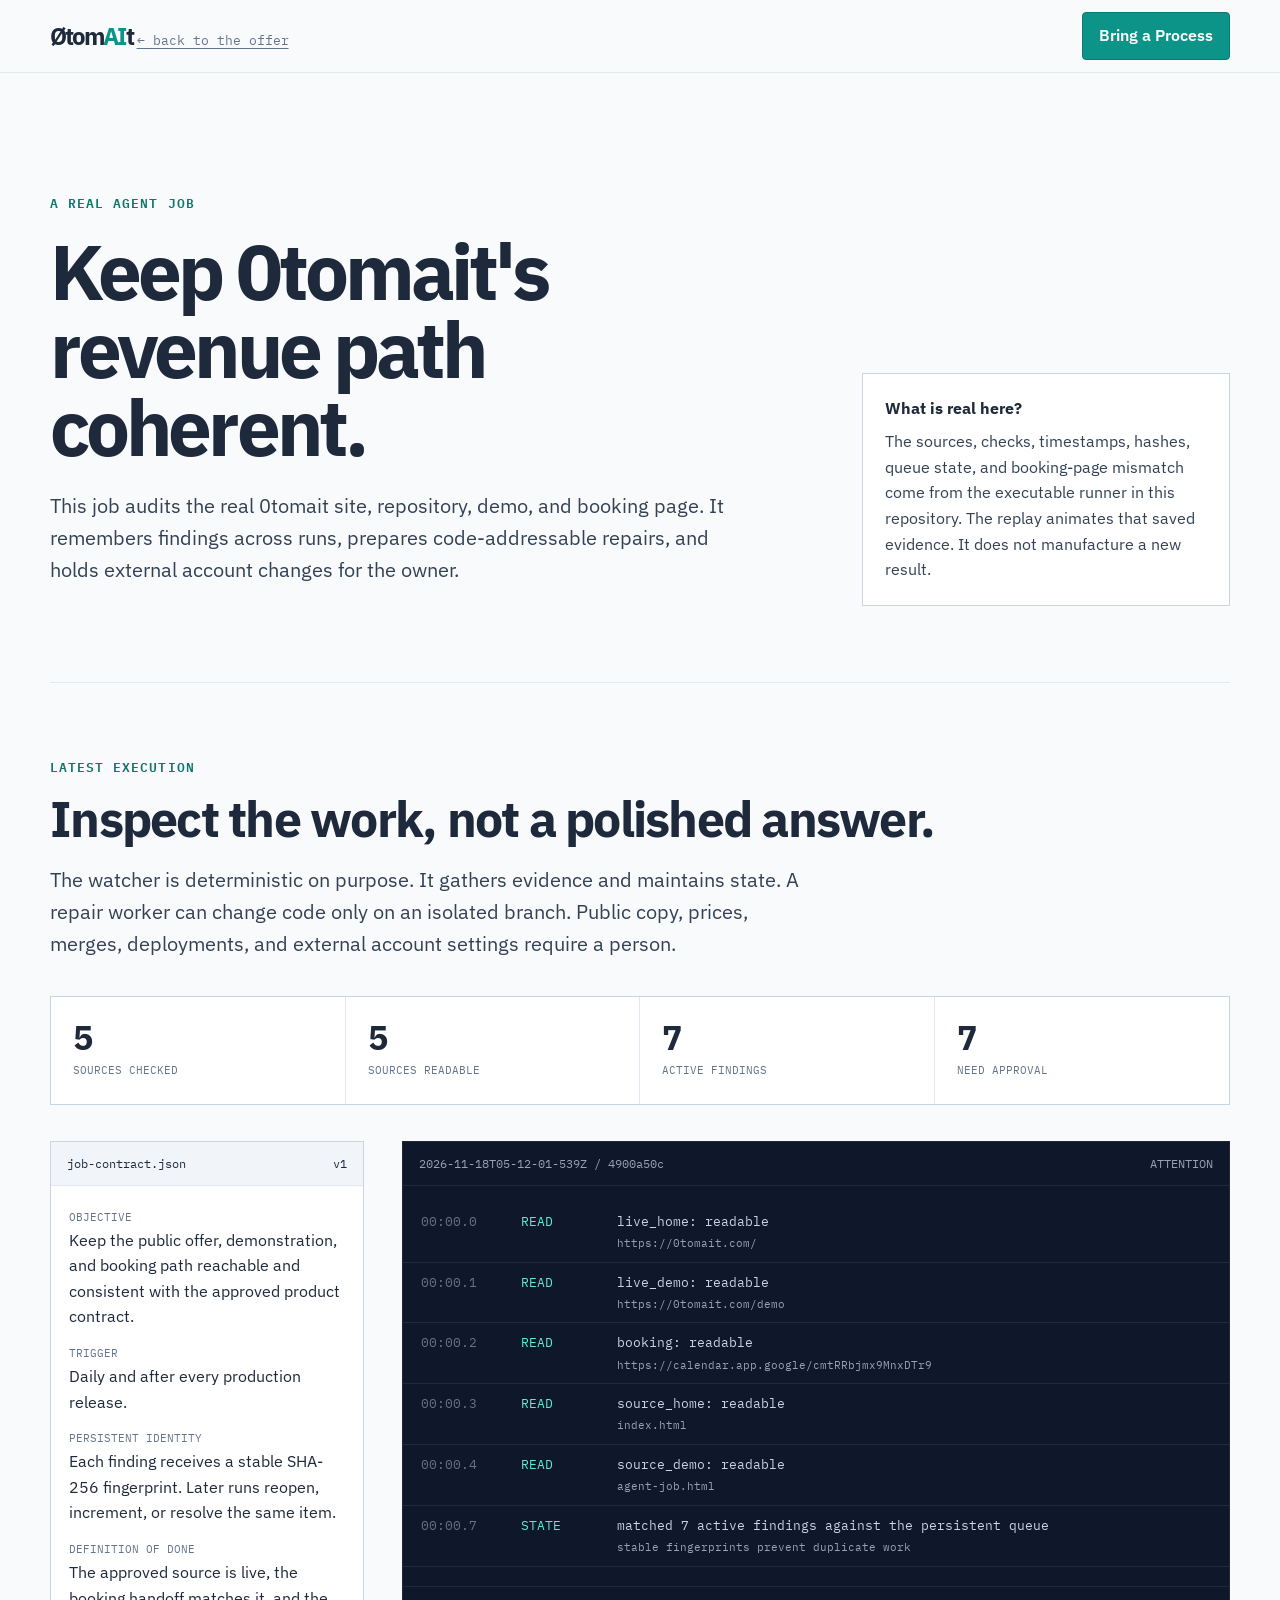
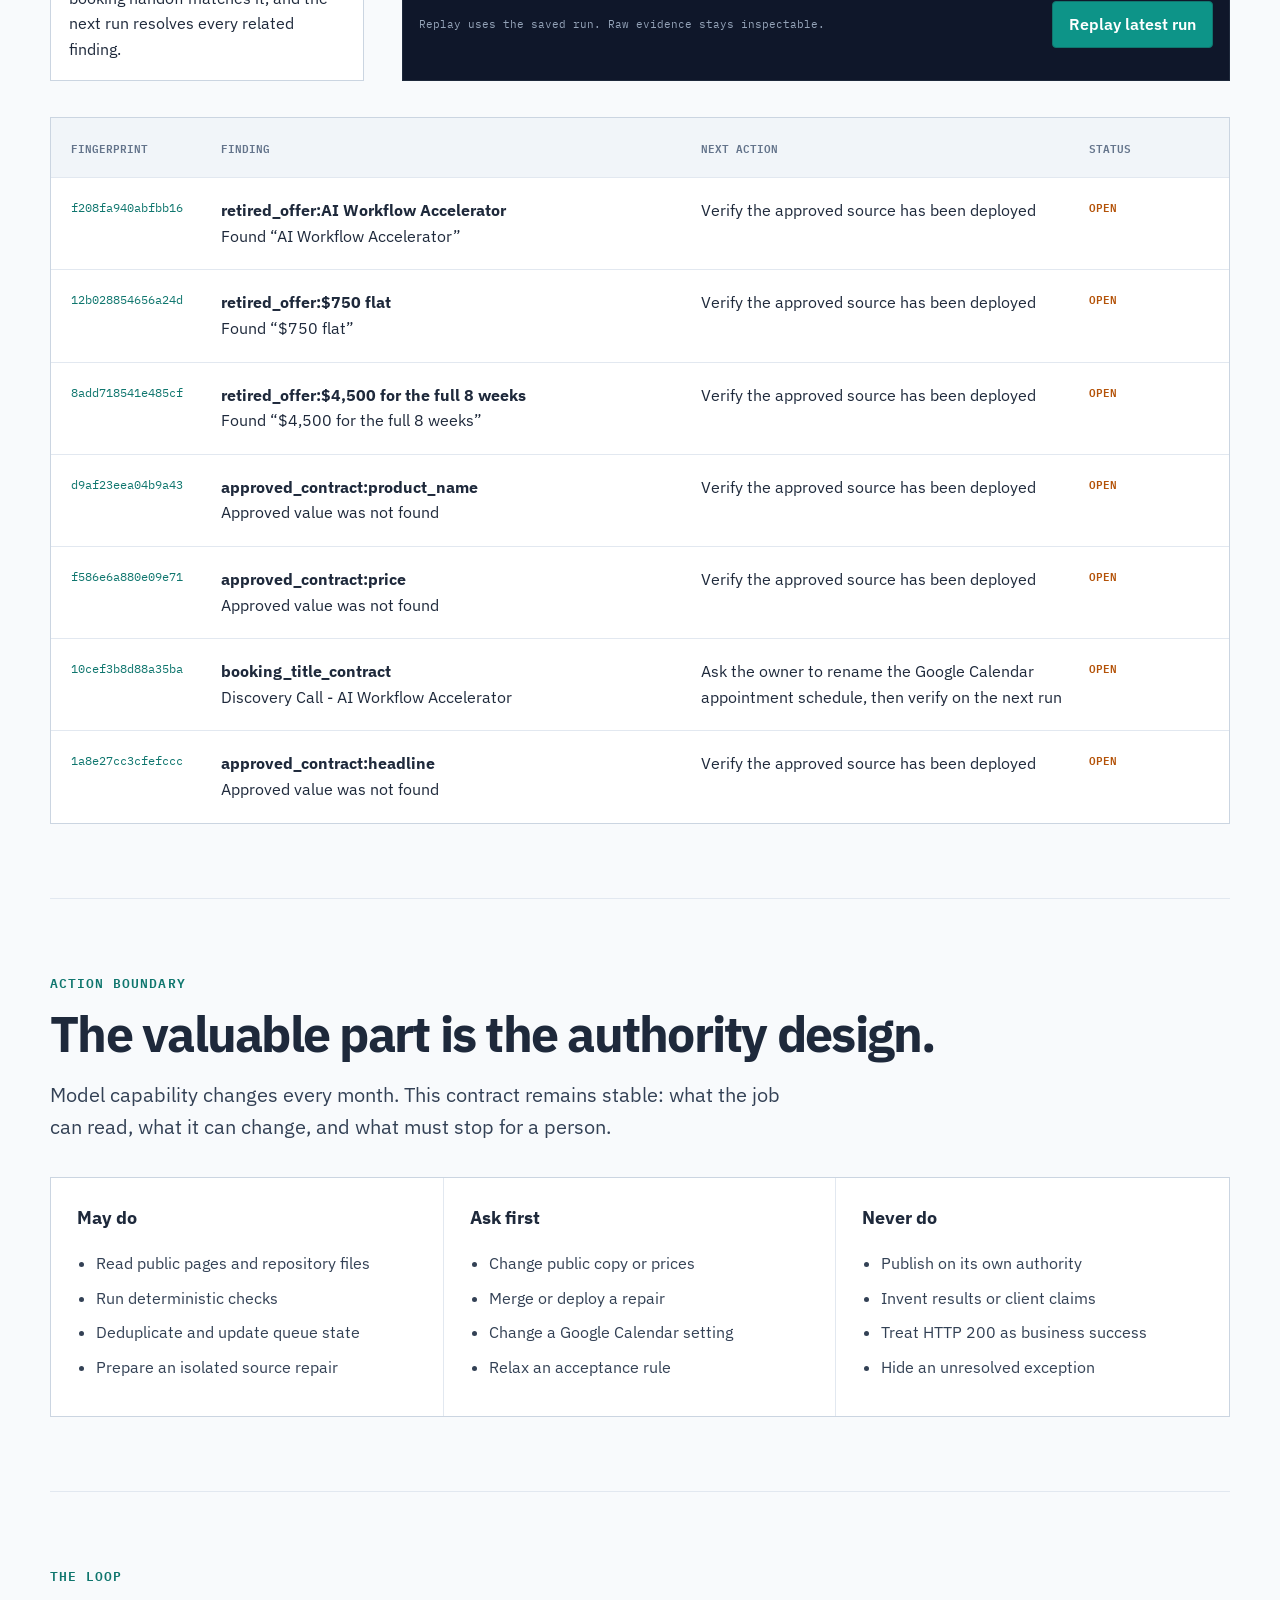
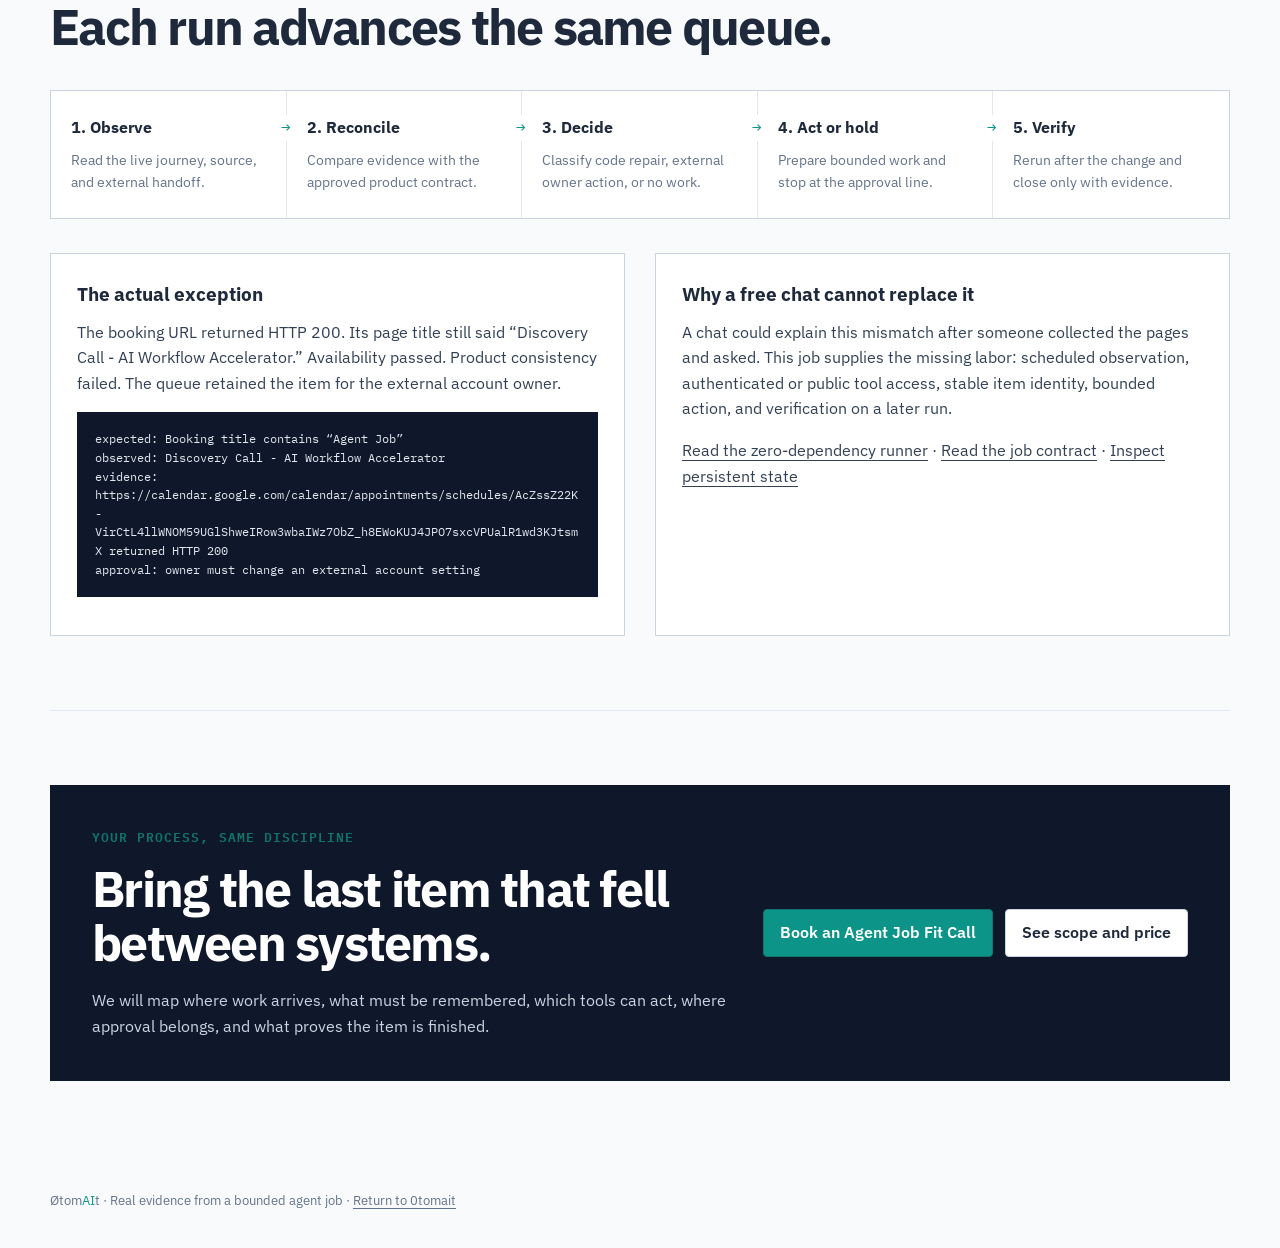
==== agent-job.html @ 3afeb532 "Reframe 0tomait around agent jobs" ====
<!doctype html>
<html lang="en">
<head>
<meta charset="UTF-8"><meta name="viewport" content="width=device-width,initial-scale=1">
<meta name="description" content="Inspect a real 0tomait agent job, its evidence, persistent queue, approval boundary, and verification loop.">
<title>A real agent job | 0tomait</title>
<link rel="preconnect" href="https://fonts.googleapis.com"><link rel="preconnect" href="https://fonts.gstatic.com" crossorigin>
<link href="https://fonts.googleapis.com/css2?family=IBM+Plex+Mono:wght@400;500;600&family=IBM+Plex+Sans:wght@400;500;600;700&display=swap" rel="stylesheet">
<style>
:root{--ink:#1e293b;--ink2:#334155;--muted:#64748b;--paper:#f8fafc;--white:#fff;--line:#e2e8f0;--line2:#cbd5e1;--accent:#0d9488;--accent2:#0f766e;--terminal:#0f172a;--terminal2:#1e293b;--warn:#b45309;--warnsoft:#fffbeb;--ok:#047857;--oksoft:#ecfdf5;--max:1180px}*{box-sizing:border-box}html{scroll-behavior:smooth}body{margin:0;background:var(--paper);color:var(--ink);font:16px/1.6 "IBM Plex Sans",sans-serif}a{color:inherit;text-underline-offset:.22em}button,a{font:inherit}button:focus-visible,a:focus-visible{outline:3px solid var(--accent);outline-offset:3px}.shell{width:min(var(--max),calc(100% - 48px));margin:auto}header{border-bottom:1px solid var(--line)}.bar{min-height:72px;display:flex;align-items:center;justify-content:space-between;gap:20px}.logo{font-size:24px;font-weight:700;letter-spacing:-.08em;text-decoration:none}.logo span{color:var(--accent)}.back{color:var(--muted);font:13px "IBM Plex Mono",monospace}.btn{display:inline-flex;align-items:center;justify-content:center;min-height:46px;padding:10px 16px;border:1px solid var(--accent2);border-radius:4px;background:var(--accent);color:white;font-weight:600;text-decoration:none;cursor:pointer}.btn:hover{background:var(--accent2)}.btn.secondary{border-color:var(--line2);background:white;color:var(--ink)}
.hero{display:grid;grid-template-columns:minmax(0,1.05fr) minmax(320px,.55fr);gap:clamp(48px,9vw,110px);align-items:end;padding:clamp(70px,10vw,120px) 0 76px}.kicker,.label,.run-id,.status,.metric span,.source-meta,.queue-id{font-family:"IBM Plex Mono",monospace}.kicker{color:var(--accent2);font-size:13px;font-weight:600;letter-spacing:.08em;text-transform:uppercase}h1,h2,h3,p{margin-top:0}h1{max-width:800px;margin:18px 0 24px;font-size:clamp(45px,7vw,78px);line-height:1;letter-spacing:-.05em}h2{margin:14px 0 18px;font-size:clamp(32px,4vw,50px);line-height:1.08;letter-spacing:-.035em}.lead{max-width:760px;color:var(--ink2);font-size:20px}.truth-note{padding:22px;border:1px solid var(--line2);background:white}.truth-note strong{display:block;margin-bottom:8px}.truth-note p{margin:0;color:var(--ink2)}
section{padding:74px 0;border-top:1px solid var(--line)}.metrics{display:grid;grid-template-columns:repeat(4,1fr);margin:36px 0;border:1px solid var(--line2);background:white}.metric{padding:22px;border-right:1px solid var(--line)}.metric:last-child{border:0}.metric b{display:block;font-size:34px;line-height:1.1}.metric span{color:var(--muted);font-size:11px;text-transform:uppercase}.run-layout{display:grid;grid-template-columns:minmax(240px,.55fr) minmax(0,1.45fr);gap:38px}.contract{border:1px solid var(--line2);background:white}.contract-head,.console-head{display:flex;align-items:center;justify-content:space-between;gap:15px;padding:14px 16px;border-bottom:1px solid var(--line);background:#f1f5f9;font:12px "IBM Plex Mono",monospace}.contract dl{margin:0;padding:8px 18px 18px}.contract dt{margin-top:16px;color:var(--muted);font:11px "IBM Plex Mono",monospace;text-transform:uppercase}.contract dd{margin:4px 0 0}.console{overflow:hidden;border:1px solid var(--terminal2);background:var(--terminal);color:#e2e8f0}.console .console-head{border-color:var(--terminal2);background:var(--terminal);color:#94a3b8}.console-log{min-height:400px;margin:0;padding:16px 0;list-style:none;font:13px/1.55 "IBM Plex Mono",monospace}.console-log li{display:grid;grid-template-columns:88px 84px 1fr;gap:12px;padding:10px 18px;border-bottom:1px solid rgba(51,65,85,.5);opacity:1;transition:opacity .2s}.console-log .fresh{animation:show .35s ease both}@keyframes show{from{opacity:0;transform:translateY(5px)}to{opacity:1;transform:none}}.time{color:#64748b}.verb{color:#5eead4}.verb.hold{color:#fbbf24}.detail{color:#cbd5e1}.detail small{display:block;margin-top:3px;color:#94a3b8}.console-actions{display:flex;gap:12px;align-items:center;justify-content:space-between;padding:14px 16px;border-top:1px solid var(--terminal2)}.console-actions p{margin:0;color:#94a3b8;font:11px/1.4 "IBM Plex Mono",monospace}
.queue{margin-top:36px;border:1px solid var(--line2);background:white}.queue-row{display:grid;grid-template-columns:130px minmax(240px,1fr) minmax(210px,.8fr) 120px;gap:20px;align-items:start;padding:20px;border-bottom:1px solid var(--line)}.queue-row:last-child{border:0}.queue-head{background:#f1f5f9;color:var(--muted);font:600 11px "IBM Plex Mono",monospace;text-transform:uppercase}.queue-id{font-size:12px;color:var(--accent2)}.queue-row p{margin:0}.status{display:inline-block;color:var(--warn);font-size:11px;font-weight:600;text-transform:uppercase}.status.resolved{color:var(--ok)}
.policy{display:grid;grid-template-columns:repeat(3,1fr);gap:0;margin-top:34px;border:1px solid var(--line2);background:white}.policy article{padding:26px;border-right:1px solid var(--line)}.policy article:last-child{border:0}.policy h3{font-size:18px}.policy ul{margin:14px 0 0;padding-left:19px;color:var(--ink2)}.policy li{margin-bottom:9px}.flow{display:grid;grid-template-columns:repeat(5,1fr);margin-top:36px;border:1px solid var(--line2);background:white}.flow article{position:relative;padding:24px 20px;border-right:1px solid var(--line)}.flow article:last-child{border:0}.flow article:not(:last-child)::after{content:"→";position:absolute;z-index:2;right:-11px;top:24px;width:22px;background:white;text-align:center;color:var(--accent);font-family:"IBM Plex Mono",monospace}.flow b{display:block;margin-bottom:8px}.flow p{margin:0;color:var(--muted);font-size:14px}.proof-grid{display:grid;grid-template-columns:minmax(0,1fr) minmax(0,1fr);gap:30px;margin-top:34px}.proof-card{min-width:0;padding:26px;border:1px solid var(--line2);background:white}.proof-card h3{margin-bottom:10px}.proof-card p{color:var(--ink2)}pre{max-width:100%;overflow:auto;padding:18px;background:var(--terminal);color:#e2e8f0;font:12px/1.55 "IBM Plex Mono",monospace;white-space:pre-wrap;overflow-wrap:anywhere}.cta{display:grid;grid-template-columns:1fr auto;gap:34px;align-items:center;padding:42px;background:var(--terminal);color:white}.cta p{max-width:680px;margin-bottom:0;color:#cbd5e1}.cta .actions{display:flex;gap:12px;flex-wrap:wrap}footer{padding:36px 0;color:var(--muted);font-size:13px}.error{padding:18px;border-left:3px solid #dc2626;background:#fef2f2;color:#991b1b}
@media(max-width:900px){.hero,.run-layout{grid-template-columns:1fr}.policy,.flow{grid-template-columns:1fr}.policy article,.flow article{border-right:0;border-bottom:1px solid var(--line)}.flow article:not(:last-child)::after{content:"↓";right:24px;top:auto;bottom:-12px}.metrics{grid-template-columns:1fr 1fr}.metric:nth-child(2){border-right:0}.metric:nth-child(-n+2){border-bottom:1px solid var(--line)}.queue-row{grid-template-columns:110px 1fr}.queue-head{display:none}.proof-grid{grid-template-columns:1fr}.cta{grid-template-columns:1fr}}@media(max-width:620px){.shell{width:min(100% - 30px,var(--max))}.bar .btn{display:none}.metrics{grid-template-columns:1fr}.metric{border-right:0;border-bottom:1px solid var(--line)}.metric:last-child{border-bottom:0}.console-log li{grid-template-columns:64px 64px 1fr;padding-inline:12px}.queue-row{grid-template-columns:1fr;gap:8px}.cta{padding:30px 22px}}
</style>
</head>
<body>
<header><div class="shell bar"><div><a class="logo" href="index.html">Øtom<span>AI</span>t</a> <a class="back" href="index.html">← back to the offer</a></div><a class="btn" href="https://calendar.app.google/cmtRRbjmx9MnxDTr9">Bring a Process</a></div></header>
<main class="shell">
<div class="hero"><div><div class="kicker">A real agent job</div><h1>Keep 0tomait's revenue path coherent.</h1><p class="lead">This job audits the real 0tomait site, repository, demo, and booking page. It remembers findings across runs, prepares code-addressable repairs, and holds external account changes for the owner.</p></div><aside class="truth-note"><strong>What is real here?</strong><p>The sources, checks, timestamps, hashes, queue state, and booking-page mismatch come from the executable runner in this repository. The replay animates that saved evidence. It does not manufacture a new result.</p></aside></div>

<section><div class="kicker">LATEST EXECUTION</div><h2>Inspect the work, not a polished answer.</h2><p class="lead">The watcher is deterministic on purpose. It gathers evidence and maintains state. A repair worker can change code only on an isolated branch. Public copy, prices, merges, deployments, and external account settings require a person.</p><div class="metrics"><div class="metric"><b id="m-sources">&hellip;</b><span>sources checked</span></div><div class="metric"><b id="m-ok">&hellip;</b><span>sources readable</span></div><div class="metric"><b id="m-open">&hellip;</b><span>active findings</span></div><div class="metric"><b id="m-approval">&hellip;</b><span>need approval</span></div></div>
<div class="run-layout"><aside class="contract"><div class="contract-head"><span>job-contract.json</span><span>v1</span></div><dl><dt>Objective</dt><dd>Keep the public offer, demonstration, and booking path reachable and consistent with the approved product contract.</dd><dt>Trigger</dt><dd>Daily and after every production release.</dd><dt>Persistent identity</dt><dd>Each finding receives a stable SHA-256 fingerprint. Later runs reopen, increment, or resolve the same item.</dd><dt>Definition of done</dt><dd>The approved source is live, the booking handoff matches it, and the next run resolves every related finding.</dd></dl></aside>
<div class="console"><div class="console-head"><span id="run-label">loading latest run…</span><span id="run-status">READING</span></div><ol class="console-log" id="console-log" aria-live="polite"></ol><div class="console-actions"><p>Replay uses the saved run. Raw evidence stays inspectable.</p><button class="btn" id="replay" type="button">Replay latest run</button></div></div></div>
<div class="queue" id="queue"><div class="queue-row queue-head"><div>Fingerprint</div><div>Finding</div><div>Next action</div><div>Status</div></div></div></section>

<section><div class="kicker">ACTION BOUNDARY</div><h2>The valuable part is the authority design.</h2><p class="lead">Model capability changes every month. This contract remains stable: what the job can read, what it can change, and what must stop for a person.</p><div class="policy"><article><h3>May do</h3><ul><li>Read public pages and repository files</li><li>Run deterministic checks</li><li>Deduplicate and update queue state</li><li>Prepare an isolated source repair</li></ul></article><article><h3>Ask first</h3><ul><li>Change public copy or prices</li><li>Merge or deploy a repair</li><li>Change a Google Calendar setting</li><li>Relax an acceptance rule</li></ul></article><article><h3>Never do</h3><ul><li>Publish on its own authority</li><li>Invent results or client claims</li><li>Treat HTTP 200 as business success</li><li>Hide an unresolved exception</li></ul></article></div></section>

<section><div class="kicker">THE LOOP</div><h2>Each run advances the same queue.</h2><div class="flow"><article><b>1. Observe</b><p>Read the live journey, source, and external handoff.</p></article><article><b>2. Reconcile</b><p>Compare evidence with the approved product contract.</p></article><article><b>3. Decide</b><p>Classify code repair, external owner action, or no work.</p></article><article><b>4. Act or hold</b><p>Prepare bounded work and stop at the approval line.</p></article><article><b>5. Verify</b><p>Rerun after the change and close only with evidence.</p></article></div>
<div class="proof-grid"><article class="proof-card"><h3>The actual exception</h3><p>The booking URL returned HTTP 200. Its page title still said “Discovery Call - AI Workflow Accelerator.” Availability passed. Product consistency failed. The queue retained the item for the external account owner.</p><pre id="booking-proof">Loading source evidence…</pre></article><article class="proof-card"><h3>Why a free chat cannot replace it</h3><p>A chat could explain this mismatch after someone collected the pages and asked. This job supplies the missing labor: scheduled observation, authenticated or public tool access, stable item identity, bounded action, and verification on a later run.</p><p><a href="ops-agent/run.mjs">Read the zero-dependency runner</a> · <a href="ops-agent/job-contract.json">Read the job contract</a> · <a href="ops-agent/state.json">Inspect persistent state</a></p></article></div></section>

<section><div class="cta"><div><div class="kicker">YOUR PROCESS, SAME DISCIPLINE</div><h2>Bring the last item that fell between systems.</h2><p>We will map where work arrives, what must be remembered, which tools can act, where approval belongs, and what proves the item is finished.</p></div><div class="actions"><a class="btn" href="https://calendar.app.google/cmtRRbjmx9MnxDTr9">Book an Agent Job Fit Call</a><a class="btn secondary" href="index.html#offer">See scope and price</a></div></div></section>
</main>
<footer><div class="shell">Øtom<span style="color:var(--accent)">AI</span>t · Real evidence from a bounded agent job · <a href="index.html">Return to 0tomait</a></div></footer>
<script>
const log=document.getElementById('console-log'),queue=document.getElementById('queue'),replay=document.getElementById('replay');let report=null;
const esc=v=>String(v??'').replace(/[&<>"']/g,c=>({'&':'&amp;','<':'&lt;','>':'&gt;','"':'&quot;',"'":'&#39;'}[c]));
function entries(r){const out=[];r.sources.forEach((s,i)=>out.push({time:`00:00.${i}`,verb:'READ',detail:`${s.label}: ${s.ok?'readable':'failed'}`,small:s.url||s.path,hold:!s.ok}));out.push({time:'00:00.7',verb:'STATE',detail:`matched ${r.active_findings.length} active findings against the persistent queue`,small:'stable fingerprints prevent duplicate work'});const booking=r.active_findings.find(f=>f.check==='booking_title_contract');if(booking)out.push({time:'00:00.9',verb:'HOLD',detail:booking.observed,small:booking.action,hold:true});out.push({time:'00:01.1',verb:'NEXT',detail:'wait for approved source, deployment, and account changes',small:'the next run verifies and resolves'});return out}
async function play(){if(!report)return;replay.disabled=true;log.innerHTML='';for(const item of entries(report)){await new Promise(r=>setTimeout(r,260));const li=document.createElement('li');li.className='fresh';li.innerHTML=`<span class="time">${esc(item.time)}</span><span class="verb ${item.hold?'hold':''}">${esc(item.verb)}</span><span class="detail">${esc(item.detail)}<small>${esc(item.small)}</small></span>`;log.appendChild(li)}replay.disabled=false}
function render(r){report=r;document.getElementById('m-sources').textContent=r.summary.sources_checked;document.getElementById('m-ok').textContent=r.summary.sources_ok;document.getElementById('m-open').textContent=r.summary.active_findings;document.getElementById('m-approval').textContent=r.summary.requires_approval;document.getElementById('run-label').textContent=`${r.run_id} / ${r.source_commit?.slice(0,8)||'working tree'}`;document.getElementById('run-status').textContent=r.summary.active_findings?'ATTENTION':'CLEAR';r.active_findings.slice(0,8).forEach(f=>{const row=document.createElement('div');row.className='queue-row';row.innerHTML=`<div class="queue-id">${esc(f.fingerprint)}</div><div><strong>${esc(f.check)}</strong><p>${esc(f.observed)}</p></div><p>${esc(f.action)}</p><span class="status">${esc(f.status)}</span>`;queue.appendChild(row)});const b=r.active_findings.find(f=>f.check==='booking_title_contract');document.getElementById('booking-proof').textContent=b?`expected: ${b.expected}\nobserved: ${b.observed}\nevidence: ${b.evidence}\napproval: ${b.approval}`:'The booking-title finding is resolved in the latest run.';play()}
fetch('ops-agent/latest.json',{cache:'no-store'}).then(r=>{if(!r.ok)throw new Error(`HTTP ${r.status}`);return r.json()}).then(render).catch(e=>{log.innerHTML=`<li class="error">Could not load the latest run: ${esc(e.message)}</li>`;document.getElementById('run-status').textContent='ERROR'});replay.addEventListener('click',play);
</script>
</body></html>
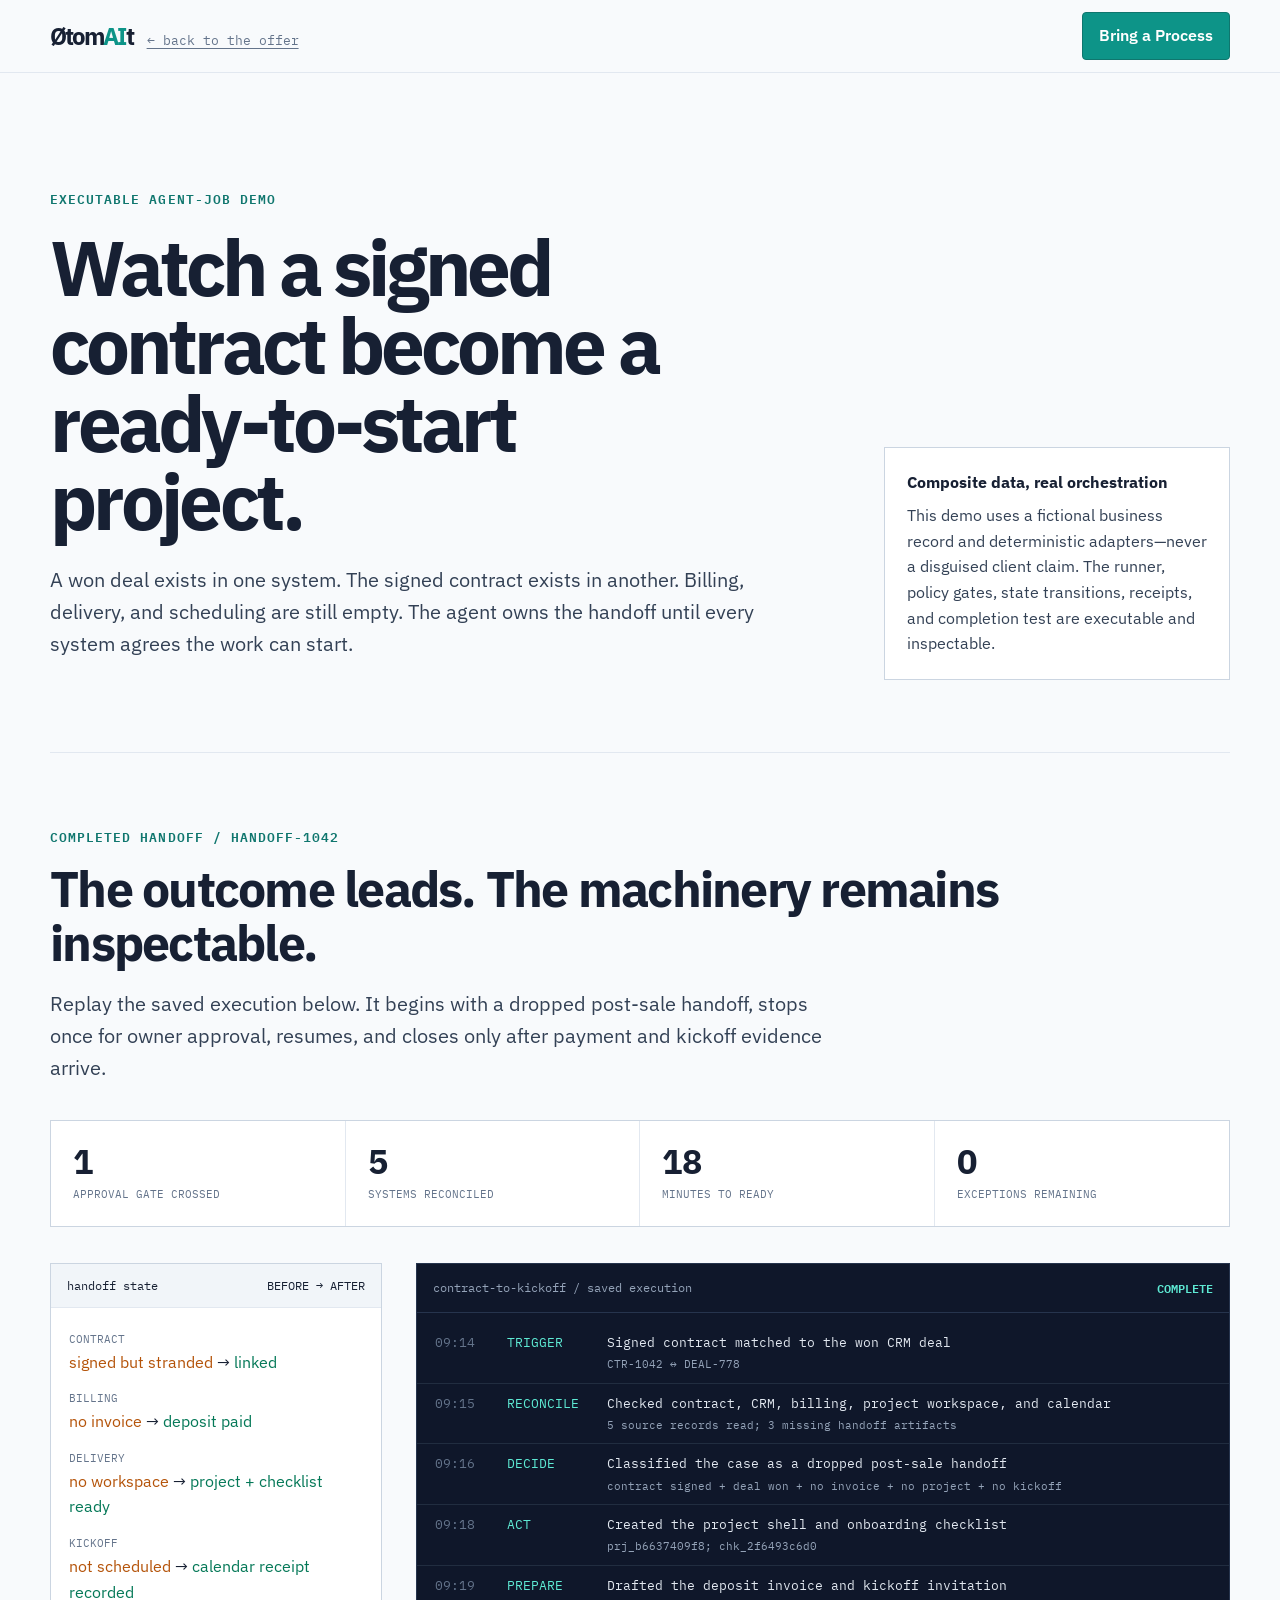
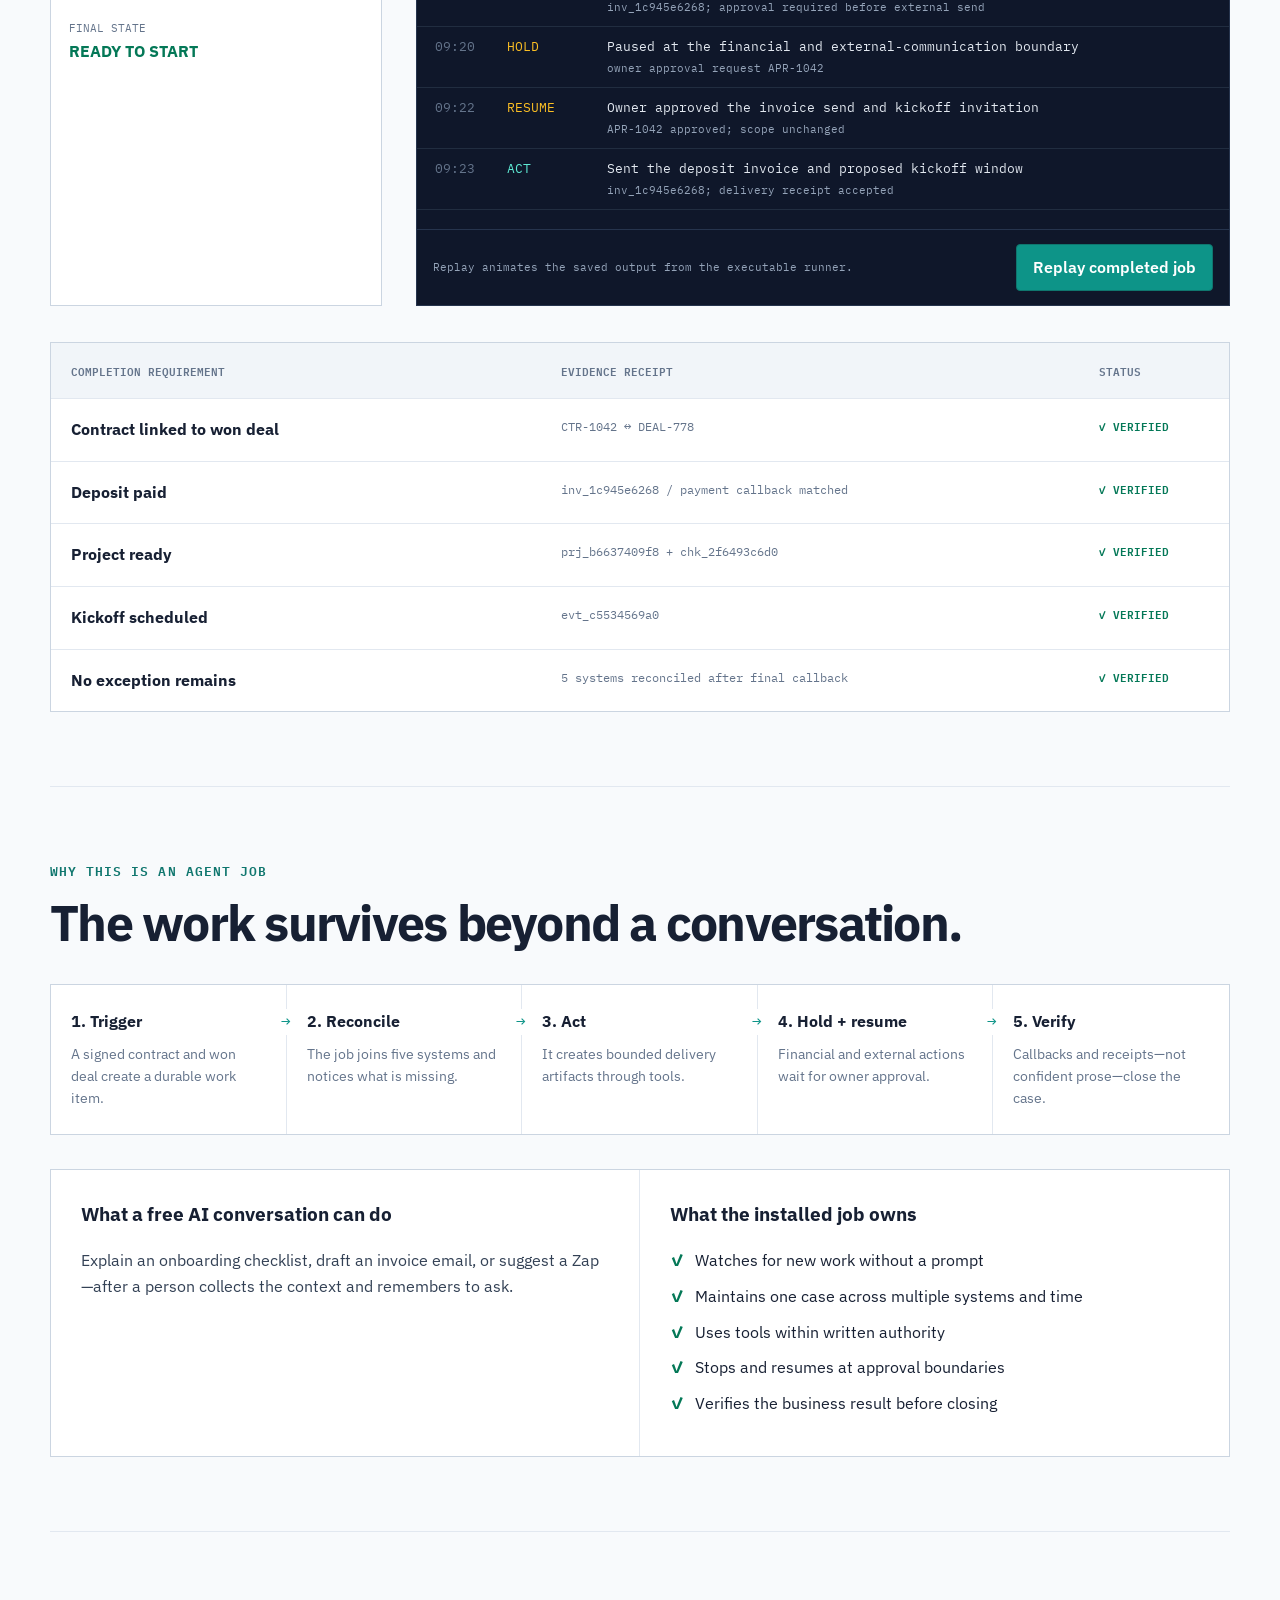
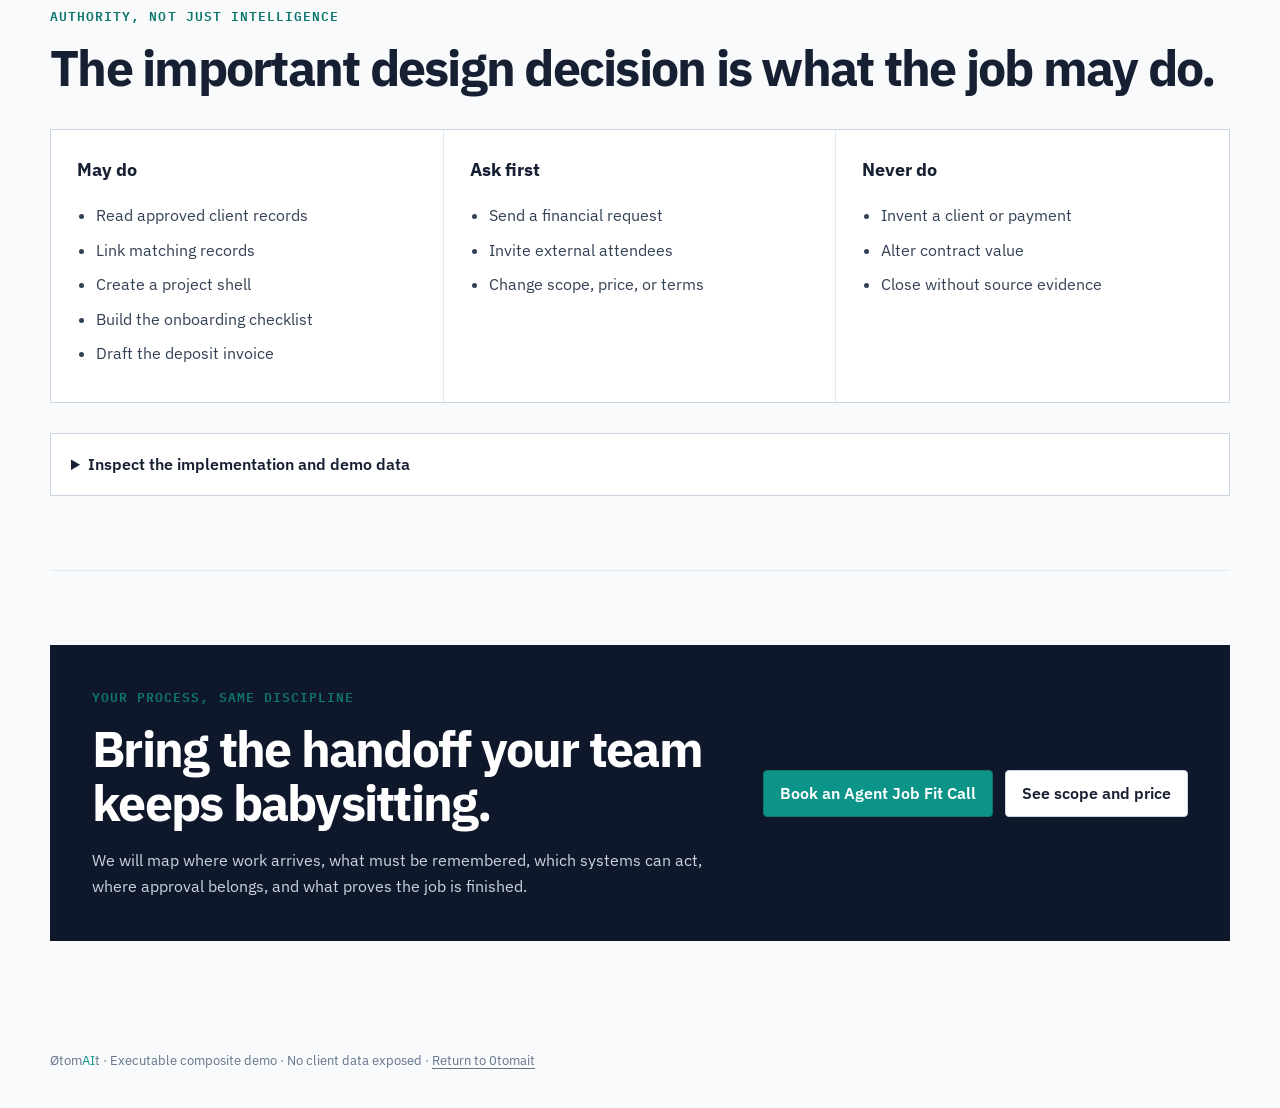
==== commit fac81cbe: "Refocus offer around AI leverage and completed agent proof" ====
--- a/agent-job.html
+++ b/agent-job.html
@@ -2,43 +2,43 @@
 <html lang="en">
 <head>
 <meta charset="UTF-8"><meta name="viewport" content="width=device-width,initial-scale=1">
-<meta name="description" content="Inspect a real 0tomait agent job, its evidence, persistent queue, approval boundary, and verification loop.">
-<title>A real agent job | 0tomait</title>
+<meta name="description" content="Watch an executable agent job recover a dropped contract handoff across CRM, billing, project setup, and scheduling.">
+<title>Contract-to-kickoff agent demo | 0tomait</title>
 <link rel="preconnect" href="https://fonts.googleapis.com"><link rel="preconnect" href="https://fonts.gstatic.com" crossorigin>
 <link href="https://fonts.googleapis.com/css2?family=IBM+Plex+Mono:wght@400;500;600&family=IBM+Plex+Sans:wght@400;500;600;700&display=swap" rel="stylesheet">
 <style>
-:root{--ink:#1e293b;--ink2:#334155;--muted:#64748b;--paper:#f8fafc;--white:#fff;--line:#e2e8f0;--line2:#cbd5e1;--accent:#0d9488;--accent2:#0f766e;--terminal:#0f172a;--terminal2:#1e293b;--warn:#b45309;--warnsoft:#fffbeb;--ok:#047857;--oksoft:#ecfdf5;--max:1180px}*{box-sizing:border-box}html{scroll-behavior:smooth}body{margin:0;background:var(--paper);color:var(--ink);font:16px/1.6 "IBM Plex Sans",sans-serif}a{color:inherit;text-underline-offset:.22em}button,a{font:inherit}button:focus-visible,a:focus-visible{outline:3px solid var(--accent);outline-offset:3px}.shell{width:min(var(--max),calc(100% - 48px));margin:auto}header{border-bottom:1px solid var(--line)}.bar{min-height:72px;display:flex;align-items:center;justify-content:space-between;gap:20px}.logo{font-size:24px;font-weight:700;letter-spacing:-.08em;text-decoration:none}.logo span{color:var(--accent)}.back{color:var(--muted);font:13px "IBM Plex Mono",monospace}.btn{display:inline-flex;align-items:center;justify-content:center;min-height:46px;padding:10px 16px;border:1px solid var(--accent2);border-radius:4px;background:var(--accent);color:white;font-weight:600;text-decoration:none;cursor:pointer}.btn:hover{background:var(--accent2)}.btn.secondary{border-color:var(--line2);background:white;color:var(--ink)}
-.hero{display:grid;grid-template-columns:minmax(0,1.05fr) minmax(320px,.55fr);gap:clamp(48px,9vw,110px);align-items:end;padding:clamp(70px,10vw,120px) 0 76px}.kicker,.label,.run-id,.status,.metric span,.source-meta,.queue-id{font-family:"IBM Plex Mono",monospace}.kicker{color:var(--accent2);font-size:13px;font-weight:600;letter-spacing:.08em;text-transform:uppercase}h1,h2,h3,p{margin-top:0}h1{max-width:800px;margin:18px 0 24px;font-size:clamp(45px,7vw,78px);line-height:1;letter-spacing:-.05em}h2{margin:14px 0 18px;font-size:clamp(32px,4vw,50px);line-height:1.08;letter-spacing:-.035em}.lead{max-width:760px;color:var(--ink2);font-size:20px}.truth-note{padding:22px;border:1px solid var(--line2);background:white}.truth-note strong{display:block;margin-bottom:8px}.truth-note p{margin:0;color:var(--ink2)}
-section{padding:74px 0;border-top:1px solid var(--line)}.metrics{display:grid;grid-template-columns:repeat(4,1fr);margin:36px 0;border:1px solid var(--line2);background:white}.metric{padding:22px;border-right:1px solid var(--line)}.metric:last-child{border:0}.metric b{display:block;font-size:34px;line-height:1.1}.metric span{color:var(--muted);font-size:11px;text-transform:uppercase}.run-layout{display:grid;grid-template-columns:minmax(240px,.55fr) minmax(0,1.45fr);gap:38px}.contract{border:1px solid var(--line2);background:white}.contract-head,.console-head{display:flex;align-items:center;justify-content:space-between;gap:15px;padding:14px 16px;border-bottom:1px solid var(--line);background:#f1f5f9;font:12px "IBM Plex Mono",monospace}.contract dl{margin:0;padding:8px 18px 18px}.contract dt{margin-top:16px;color:var(--muted);font:11px "IBM Plex Mono",monospace;text-transform:uppercase}.contract dd{margin:4px 0 0}.console{overflow:hidden;border:1px solid var(--terminal2);background:var(--terminal);color:#e2e8f0}.console .console-head{border-color:var(--terminal2);background:var(--terminal);color:#94a3b8}.console-log{min-height:400px;margin:0;padding:16px 0;list-style:none;font:13px/1.55 "IBM Plex Mono",monospace}.console-log li{display:grid;grid-template-columns:88px 84px 1fr;gap:12px;padding:10px 18px;border-bottom:1px solid rgba(51,65,85,.5);opacity:1;transition:opacity .2s}.console-log .fresh{animation:show .35s ease both}@keyframes show{from{opacity:0;transform:translateY(5px)}to{opacity:1;transform:none}}.time{color:#64748b}.verb{color:#5eead4}.verb.hold{color:#fbbf24}.detail{color:#cbd5e1}.detail small{display:block;margin-top:3px;color:#94a3b8}.console-actions{display:flex;gap:12px;align-items:center;justify-content:space-between;padding:14px 16px;border-top:1px solid var(--terminal2)}.console-actions p{margin:0;color:#94a3b8;font:11px/1.4 "IBM Plex Mono",monospace}
-.queue{margin-top:36px;border:1px solid var(--line2);background:white}.queue-row{display:grid;grid-template-columns:130px minmax(240px,1fr) minmax(210px,.8fr) 120px;gap:20px;align-items:start;padding:20px;border-bottom:1px solid var(--line)}.queue-row:last-child{border:0}.queue-head{background:#f1f5f9;color:var(--muted);font:600 11px "IBM Plex Mono",monospace;text-transform:uppercase}.queue-id{font-size:12px;color:var(--accent2)}.queue-row p{margin:0}.status{display:inline-block;color:var(--warn);font-size:11px;font-weight:600;text-transform:uppercase}.status.resolved{color:var(--ok)}
-.policy{display:grid;grid-template-columns:repeat(3,1fr);gap:0;margin-top:34px;border:1px solid var(--line2);background:white}.policy article{padding:26px;border-right:1px solid var(--line)}.policy article:last-child{border:0}.policy h3{font-size:18px}.policy ul{margin:14px 0 0;padding-left:19px;color:var(--ink2)}.policy li{margin-bottom:9px}.flow{display:grid;grid-template-columns:repeat(5,1fr);margin-top:36px;border:1px solid var(--line2);background:white}.flow article{position:relative;padding:24px 20px;border-right:1px solid var(--line)}.flow article:last-child{border:0}.flow article:not(:last-child)::after{content:"→";position:absolute;z-index:2;right:-11px;top:24px;width:22px;background:white;text-align:center;color:var(--accent);font-family:"IBM Plex Mono",monospace}.flow b{display:block;margin-bottom:8px}.flow p{margin:0;color:var(--muted);font-size:14px}.proof-grid{display:grid;grid-template-columns:minmax(0,1fr) minmax(0,1fr);gap:30px;margin-top:34px}.proof-card{min-width:0;padding:26px;border:1px solid var(--line2);background:white}.proof-card h3{margin-bottom:10px}.proof-card p{color:var(--ink2)}pre{max-width:100%;overflow:auto;padding:18px;background:var(--terminal);color:#e2e8f0;font:12px/1.55 "IBM Plex Mono",monospace;white-space:pre-wrap;overflow-wrap:anywhere}.cta{display:grid;grid-template-columns:1fr auto;gap:34px;align-items:center;padding:42px;background:var(--terminal);color:white}.cta p{max-width:680px;margin-bottom:0;color:#cbd5e1}.cta .actions{display:flex;gap:12px;flex-wrap:wrap}footer{padding:36px 0;color:var(--muted);font-size:13px}.error{padding:18px;border-left:3px solid #dc2626;background:#fef2f2;color:#991b1b}
-@media(max-width:900px){.hero,.run-layout{grid-template-columns:1fr}.policy,.flow{grid-template-columns:1fr}.policy article,.flow article{border-right:0;border-bottom:1px solid var(--line)}.flow article:not(:last-child)::after{content:"↓";right:24px;top:auto;bottom:-12px}.metrics{grid-template-columns:1fr 1fr}.metric:nth-child(2){border-right:0}.metric:nth-child(-n+2){border-bottom:1px solid var(--line)}.queue-row{grid-template-columns:110px 1fr}.queue-head{display:none}.proof-grid{grid-template-columns:1fr}.cta{grid-template-columns:1fr}}@media(max-width:620px){.shell{width:min(100% - 30px,var(--max))}.bar .btn{display:none}.metrics{grid-template-columns:1fr}.metric{border-right:0;border-bottom:1px solid var(--line)}.metric:last-child{border-bottom:0}.console-log li{grid-template-columns:64px 64px 1fr;padding-inline:12px}.queue-row{grid-template-columns:1fr;gap:8px}.cta{padding:30px 22px}}
+:root{--ink:#172033;--ink2:#334155;--muted:#64748b;--paper:#f8fafc;--white:#fff;--line:#e2e8f0;--line2:#cbd5e1;--accent:#0d9488;--accent2:#0f766e;--terminal:#0f172a;--terminal2:#26344d;--warn:#b45309;--warnsoft:#fffbeb;--ok:#047857;--oksoft:#ecfdf5;--max:1180px}*{box-sizing:border-box}html{scroll-behavior:smooth}body{margin:0;background:var(--paper);color:var(--ink);font:16px/1.6 "IBM Plex Sans",sans-serif}a{color:inherit;text-underline-offset:.22em}button,a{font:inherit}button:focus-visible,a:focus-visible,summary:focus-visible{outline:3px solid var(--accent);outline-offset:3px}.shell{width:min(var(--max),calc(100% - 48px));margin:auto}header{border-bottom:1px solid var(--line)}.bar{min-height:72px;display:flex;align-items:center;justify-content:space-between;gap:20px}.logo{font-size:24px;font-weight:700;letter-spacing:-.08em;text-decoration:none}.logo span{color:var(--accent)}.back{margin-left:14px;color:var(--muted);font:13px "IBM Plex Mono",monospace}.btn{display:inline-flex;align-items:center;justify-content:center;min-height:46px;padding:10px 16px;border:1px solid var(--accent2);border-radius:4px;background:var(--accent);color:white;font-weight:600;text-decoration:none;cursor:pointer}.btn:hover{background:var(--accent2)}.btn.secondary{border-color:var(--line2);background:white;color:var(--ink)}
+.hero{display:grid;grid-template-columns:minmax(0,1.15fr) minmax(310px,.55fr);gap:clamp(48px,9vw,110px);align-items:end;padding:clamp(70px,10vw,116px) 0 72px}.kicker,.label,.status,.metric span,.system,.time,.verb,.receipt{font-family:"IBM Plex Mono",monospace}.kicker{color:var(--accent2);font-size:13px;font-weight:600;letter-spacing:.08em;text-transform:uppercase}h1,h2,h3,p{margin-top:0}h1{max-width:820px;margin:18px 0 24px;font-size:clamp(44px,7vw,78px);line-height:1;letter-spacing:-.05em}h2{margin:14px 0 18px;font-size:clamp(32px,4vw,50px);line-height:1.08;letter-spacing:-.035em}.lead{max-width:780px;color:var(--ink2);font-size:20px}.notice{padding:22px;border:1px solid var(--line2);background:white}.notice strong{display:block;margin-bottom:8px}.notice p{margin:0;color:var(--ink2)}
+section{padding:74px 0;border-top:1px solid var(--line)}.metrics{display:grid;grid-template-columns:repeat(4,1fr);margin:36px 0;border:1px solid var(--line2);background:white}.metric{padding:22px;border-right:1px solid var(--line)}.metric:last-child{border:0}.metric b{display:block;font-size:34px;line-height:1.1}.metric span{display:block;margin-top:6px;color:var(--muted);font-size:11px;text-transform:uppercase}.case-layout{display:grid;grid-template-columns:minmax(270px,.58fr) minmax(0,1.42fr);gap:34px}.case-card{border:1px solid var(--line2);background:white}.case-head,.console-head{display:flex;align-items:center;justify-content:space-between;gap:15px;padding:14px 16px;border-bottom:1px solid var(--line);background:#f1f5f9;font:12px "IBM Plex Mono",monospace}.case-card dl{margin:0;padding:8px 18px 18px}.case-card dt{margin-top:16px;color:var(--muted);font:11px "IBM Plex Mono",monospace;text-transform:uppercase}.case-card dd{margin:4px 0 0}.before{color:var(--warn)}.after{color:var(--ok)}.console{overflow:hidden;border:1px solid var(--terminal2);background:var(--terminal);color:#e2e8f0}.console .console-head{border-color:var(--terminal2);background:var(--terminal);color:#94a3b8}.complete{color:#5eead4;font-weight:600}.console-log{min-height:516px;margin:0;padding:10px 0;list-style:none;font:13px/1.55 "IBM Plex Mono",monospace}.console-log li{display:grid;grid-template-columns:60px 88px 1fr;gap:12px;padding:10px 18px;border-bottom:1px solid rgba(51,65,85,.52)}.console-log .fresh{animation:show .3s ease both}@keyframes show{from{opacity:0;transform:translateY(5px)}to{opacity:1;transform:none}}.time{color:#64748b}.verb{color:#5eead4}.verb.hold{color:#fbbf24}.detail{color:#e2e8f0}.detail small{display:block;margin-top:3px;color:#94a3b8}.console-actions{display:flex;gap:12px;align-items:center;justify-content:space-between;padding:14px 16px;border-top:1px solid var(--terminal2)}.console-actions p{margin:0;color:#94a3b8;font:11px/1.4 "IBM Plex Mono",monospace}
+.ledger{margin-top:36px;border:1px solid var(--line2);background:white}.ledger-row{display:grid;grid-template-columns:minmax(250px,1fr) minmax(270px,1.1fr) 110px;gap:20px;align-items:start;padding:18px 20px;border-bottom:1px solid var(--line)}.ledger-row:last-child{border:0}.ledger-head{background:#f1f5f9;color:var(--muted);font:600 11px "IBM Plex Mono",monospace;text-transform:uppercase}.ledger-row p{margin:0}.status{color:var(--ok);font-size:11px;font-weight:600;text-transform:uppercase}.receipt{color:var(--muted);font-size:12px}
+.flow{display:grid;grid-template-columns:repeat(5,1fr);margin-top:34px;border:1px solid var(--line2);background:white}.flow article{position:relative;padding:24px 20px;border-right:1px solid var(--line)}.flow article:last-child{border:0}.flow article:not(:last-child)::after{content:"→";position:absolute;z-index:2;right:-11px;top:24px;width:22px;background:white;text-align:center;color:var(--accent);font-family:"IBM Plex Mono",monospace}.flow b{display:block;margin-bottom:8px}.flow p{margin:0;color:var(--muted);font-size:14px}.policy{display:grid;grid-template-columns:repeat(3,1fr);margin-top:34px;border:1px solid var(--line2);background:white}.policy article{padding:26px;border-right:1px solid var(--line)}.policy article:last-child{border:0}.policy h3{font-size:18px}.policy ul{margin:14px 0 0;padding-left:19px;color:var(--ink2)}.policy li{margin-bottom:9px}.comparison{display:grid;grid-template-columns:1fr 1fr;margin-top:34px;border:1px solid var(--line2);background:white}.comparison article{padding:30px}.comparison article:first-child{border-right:1px solid var(--line)}.comparison p{color:var(--ink2)}.checklist{margin:18px 0 0;padding:0;list-style:none}.checklist li{margin:10px 0;padding-left:25px;position:relative}.checklist li::before{content:"✓";position:absolute;left:0;color:var(--ok);font-weight:700}details{margin-top:30px;border:1px solid var(--line2);background:white}summary{padding:18px 20px;cursor:pointer;font-weight:600}.technical{padding:0 20px 20px;color:var(--ink2)}.technical code{font-family:"IBM Plex Mono",monospace;font-size:13px}.cta{display:grid;grid-template-columns:1fr auto;gap:34px;align-items:center;padding:42px;background:var(--terminal);color:white}.cta p{max-width:680px;margin-bottom:0;color:#cbd5e1}.cta .actions{display:flex;gap:12px;flex-wrap:wrap}footer{padding:36px 0;color:var(--muted);font-size:13px}.error{margin:14px;padding:16px;border-left:3px solid #dc2626;background:#fef2f2;color:#991b1b}
+@media(max-width:900px){.hero,.case-layout{grid-template-columns:1fr}.policy,.flow{grid-template-columns:1fr}.policy article,.flow article{border-right:0;border-bottom:1px solid var(--line)}.flow article:not(:last-child)::after{content:"↓";right:24px;top:auto;bottom:-12px}.metrics{grid-template-columns:1fr 1fr}.metric:nth-child(2){border-right:0}.metric:nth-child(-n+2){border-bottom:1px solid var(--line)}.comparison{grid-template-columns:1fr}.comparison article:first-child{border-right:0;border-bottom:1px solid var(--line)}.cta{grid-template-columns:1fr}}@media(max-width:640px){.shell{width:min(100% - 30px,var(--max))}.bar .btn{display:none}.back{display:block;margin:2px 0 0}.metrics{grid-template-columns:1fr}.metric{border-right:0;border-bottom:1px solid var(--line)}.metric:last-child{border-bottom:0}.console-log li{grid-template-columns:48px 72px 1fr;padding-inline:12px}.ledger-row{grid-template-columns:1fr;gap:6px}.ledger-head{display:none}.cta{padding:30px 22px}}
 </style>
 </head>
 <body>
-<header><div class="shell bar"><div><a class="logo" href="index.html">Øtom<span>AI</span>t</a> <a class="back" href="index.html">← back to the offer</a></div><a class="btn" href="https://calendar.app.google/cmtRRbjmx9MnxDTr9">Bring a Process</a></div></header>
+<header><div class="shell bar"><div><a class="logo" href="index.html">Øtom<span>AI</span>t</a><a class="back" href="index.html">← back to the offer</a></div><a class="btn" href="https://calendar.app.google/cmtRRbjmx9MnxDTr9">Bring a Process</a></div></header>
 <main class="shell">
-<div class="hero"><div><div class="kicker">A real agent job</div><h1>Keep 0tomait's revenue path coherent.</h1><p class="lead">This job audits the real 0tomait site, repository, demo, and booking page. It remembers findings across runs, prepares code-addressable repairs, and holds external account changes for the owner.</p></div><aside class="truth-note"><strong>What is real here?</strong><p>The sources, checks, timestamps, hashes, queue state, and booking-page mismatch come from the executable runner in this repository. The replay animates that saved evidence. It does not manufacture a new result.</p></aside></div>
+<div class="hero"><div><div class="kicker">Executable agent-job demo</div><h1>Watch a signed contract become a ready-to-start project.</h1><p class="lead">A won deal exists in one system. The signed contract exists in another. Billing, delivery, and scheduling are still empty. The agent owns the handoff until every system agrees the work can start.</p></div><aside class="notice"><strong>Composite data, real orchestration</strong><p>This demo uses a fictional business record and deterministic adapters—never a disguised client claim. The runner, policy gates, state transitions, receipts, and completion test are executable and inspectable.</p></aside></div>
 
-<section><div class="kicker">LATEST EXECUTION</div><h2>Inspect the work, not a polished answer.</h2><p class="lead">The watcher is deterministic on purpose. It gathers evidence and maintains state. A repair worker can change code only on an isolated branch. Public copy, prices, merges, deployments, and external account settings require a person.</p><div class="metrics"><div class="metric"><b id="m-sources">&hellip;</b><span>sources checked</span></div><div class="metric"><b id="m-ok">&hellip;</b><span>sources readable</span></div><div class="metric"><b id="m-open">&hellip;</b><span>active findings</span></div><div class="metric"><b id="m-approval">&hellip;</b><span>need approval</span></div></div>
-<div class="run-layout"><aside class="contract"><div class="contract-head"><span>job-contract.json</span><span>v1</span></div><dl><dt>Objective</dt><dd>Keep the public offer, demonstration, and booking path reachable and consistent with the approved product contract.</dd><dt>Trigger</dt><dd>Daily and after every production release.</dd><dt>Persistent identity</dt><dd>Each finding receives a stable SHA-256 fingerprint. Later runs reopen, increment, or resolve the same item.</dd><dt>Definition of done</dt><dd>The approved source is live, the booking handoff matches it, and the next run resolves every related finding.</dd></dl></aside>
-<div class="console"><div class="console-head"><span id="run-label">loading latest run…</span><span id="run-status">READING</span></div><ol class="console-log" id="console-log" aria-live="polite"></ol><div class="console-actions"><p>Replay uses the saved run. Raw evidence stays inspectable.</p><button class="btn" id="replay" type="button">Replay latest run</button></div></div></div>
-<div class="queue" id="queue"><div class="queue-row queue-head"><div>Fingerprint</div><div>Finding</div><div>Next action</div><div>Status</div></div></div></section>
+<section><div class="kicker">COMPLETED HANDOFF / HANDOFF-1042</div><h2>The outcome leads. The machinery remains inspectable.</h2><p class="lead">Replay the saved execution below. It begins with a dropped post-sale handoff, stops once for owner approval, resumes, and closes only after payment and kickoff evidence arrive.</p><div class="metrics"><div class="metric"><b id="m-gates">…</b><span>approval gate crossed</span></div><div class="metric"><b id="m-systems">…</b><span>systems reconciled</span></div><div class="metric"><b id="m-time">…</b><span>minutes to ready</span></div><div class="metric"><b id="m-open">…</b><span>exceptions remaining</span></div></div>
+<div class="case-layout"><aside class="case-card"><div class="case-head"><span>handoff state</span><span>BEFORE → AFTER</span></div><dl><dt>Contract</dt><dd><span class="before">signed but stranded</span> → <span class="after">linked</span></dd><dt>Billing</dt><dd><span class="before">no invoice</span> → <span class="after">deposit paid</span></dd><dt>Delivery</dt><dd><span class="before">no workspace</span> → <span class="after">project + checklist ready</span></dd><dt>Kickoff</dt><dd><span class="before">not scheduled</span> → <span class="after">calendar receipt recorded</span></dd><dt>Final state</dt><dd><strong class="after">READY TO START</strong></dd></dl></aside>
+<div class="console"><div class="console-head"><span>contract-to-kickoff / saved execution</span><span class="complete" id="run-status">LOADING</span></div><ol class="console-log" id="console-log" aria-live="polite"></ol><div class="console-actions"><p>Replay animates the saved output from the executable runner.</p><button class="btn" id="replay" type="button">Replay completed job</button></div></div></div>
+<div class="ledger" id="ledger"><div class="ledger-row ledger-head"><div>Completion requirement</div><div>Evidence receipt</div><div>Status</div></div></div></section>
 
-<section><div class="kicker">ACTION BOUNDARY</div><h2>The valuable part is the authority design.</h2><p class="lead">Model capability changes every month. This contract remains stable: what the job can read, what it can change, and what must stop for a person.</p><div class="policy"><article><h3>May do</h3><ul><li>Read public pages and repository files</li><li>Run deterministic checks</li><li>Deduplicate and update queue state</li><li>Prepare an isolated source repair</li></ul></article><article><h3>Ask first</h3><ul><li>Change public copy or prices</li><li>Merge or deploy a repair</li><li>Change a Google Calendar setting</li><li>Relax an acceptance rule</li></ul></article><article><h3>Never do</h3><ul><li>Publish on its own authority</li><li>Invent results or client claims</li><li>Treat HTTP 200 as business success</li><li>Hide an unresolved exception</li></ul></article></div></section>
+<section><div class="kicker">WHY THIS IS AN AGENT JOB</div><h2>The work survives beyond a conversation.</h2><div class="flow"><article><b>1. Trigger</b><p>A signed contract and won deal create a durable work item.</p></article><article><b>2. Reconcile</b><p>The job joins five systems and notices what is missing.</p></article><article><b>3. Act</b><p>It creates bounded delivery artifacts through tools.</p></article><article><b>4. Hold + resume</b><p>Financial and external actions wait for owner approval.</p></article><article><b>5. Verify</b><p>Callbacks and receipts—not confident prose—close the case.</p></article></div>
+<div class="comparison"><article><h3>What a free AI conversation can do</h3><p>Explain an onboarding checklist, draft an invoice email, or suggest a Zap—after a person collects the context and remembers to ask.</p></article><article><h3>What the installed job owns</h3><ul class="checklist"><li>Watches for new work without a prompt</li><li>Maintains one case across multiple systems and time</li><li>Uses tools within written authority</li><li>Stops and resumes at approval boundaries</li><li>Verifies the business result before closing</li></ul></article></div></section>
 
-<section><div class="kicker">THE LOOP</div><h2>Each run advances the same queue.</h2><div class="flow"><article><b>1. Observe</b><p>Read the live journey, source, and external handoff.</p></article><article><b>2. Reconcile</b><p>Compare evidence with the approved product contract.</p></article><article><b>3. Decide</b><p>Classify code repair, external owner action, or no work.</p></article><article><b>4. Act or hold</b><p>Prepare bounded work and stop at the approval line.</p></article><article><b>5. Verify</b><p>Rerun after the change and close only with evidence.</p></article></div>
-<div class="proof-grid"><article class="proof-card"><h3>The actual exception</h3><p>The booking URL returned HTTP 200. Its page title still said “Discovery Call - AI Workflow Accelerator.” Availability passed. Product consistency failed. The queue retained the item for the external account owner.</p><pre id="booking-proof">Loading source evidence…</pre></article><article class="proof-card"><h3>Why a free chat cannot replace it</h3><p>A chat could explain this mismatch after someone collected the pages and asked. This job supplies the missing labor: scheduled observation, authenticated or public tool access, stable item identity, bounded action, and verification on a later run.</p><p><a href="ops-agent/run.mjs">Read the zero-dependency runner</a> · <a href="ops-agent/job-contract.json">Read the job contract</a> · <a href="ops-agent/state.json">Inspect persistent state</a></p></article></div></section>
+<section><div class="kicker">AUTHORITY, NOT JUST INTELLIGENCE</div><h2>The important design decision is what the job may do.</h2><div class="policy"><article><h3>May do</h3><ul><li>Read approved client records</li><li>Link matching records</li><li>Create a project shell</li><li>Build the onboarding checklist</li><li>Draft the deposit invoice</li></ul></article><article><h3>Ask first</h3><ul><li>Send a financial request</li><li>Invite external attendees</li><li>Change scope, price, or terms</li></ul></article><article><h3>Never do</h3><ul><li>Invent a client or payment</li><li>Alter contract value</li><li>Close without source evidence</li></ul></article></div>
+<details><summary>Inspect the implementation and demo data</summary><div class="technical"><p>The demo is intentionally transparent: deterministic composite inputs feed a zero-dependency Node runner, which produces the saved run shown above.</p><p><a href="demo-agent/run.mjs">Runner</a> · <a href="demo-agent/job-contract.json">Job contract</a> · <a href="demo-agent/fixture.json">Composite fixture</a> · <a href="demo-agent/latest.json">Completed output</a></p></div></details></section>
 
-<section><div class="cta"><div><div class="kicker">YOUR PROCESS, SAME DISCIPLINE</div><h2>Bring the last item that fell between systems.</h2><p>We will map where work arrives, what must be remembered, which tools can act, where approval belongs, and what proves the item is finished.</p></div><div class="actions"><a class="btn" href="https://calendar.app.google/cmtRRbjmx9MnxDTr9">Book an Agent Job Fit Call</a><a class="btn secondary" href="index.html#offer">See scope and price</a></div></div></section>
+<section><div class="cta"><div><div class="kicker">YOUR PROCESS, SAME DISCIPLINE</div><h2>Bring the handoff your team keeps babysitting.</h2><p>We will map where work arrives, what must be remembered, which systems can act, where approval belongs, and what proves the job is finished.</p></div><div class="actions"><a class="btn" href="https://calendar.app.google/cmtRRbjmx9MnxDTr9">Book an Agent Job Fit Call</a><a class="btn secondary" href="index.html#offer">See scope and price</a></div></div></section>
 </main>
-<footer><div class="shell">Øtom<span style="color:var(--accent)">AI</span>t · Real evidence from a bounded agent job · <a href="index.html">Return to 0tomait</a></div></footer>
+<footer><div class="shell">Øtom<span style="color:var(--accent)">AI</span>t · Executable composite demo · No client data exposed · <a href="index.html">Return to 0tomait</a></div></footer>
 <script>
-const log=document.getElementById('console-log'),queue=document.getElementById('queue'),replay=document.getElementById('replay');let report=null;
+const log=document.getElementById('console-log'),ledger=document.getElementById('ledger'),replay=document.getElementById('replay');let report=null;
 const esc=v=>String(v??'').replace(/[&<>"']/g,c=>({'&':'&amp;','<':'&lt;','>':'&gt;','"':'&quot;',"'":'&#39;'}[c]));
-function entries(r){const out=[];r.sources.forEach((s,i)=>out.push({time:`00:00.${i}`,verb:'READ',detail:`${s.label}: ${s.ok?'readable':'failed'}`,small:s.url||s.path,hold:!s.ok}));out.push({time:'00:00.7',verb:'STATE',detail:`matched ${r.active_findings.length} active findings against the persistent queue`,small:'stable fingerprints prevent duplicate work'});const booking=r.active_findings.find(f=>f.check==='booking_title_contract');if(booking)out.push({time:'00:00.9',verb:'HOLD',detail:booking.observed,small:booking.action,hold:true});out.push({time:'00:01.1',verb:'NEXT',detail:'wait for approved source, deployment, and account changes',small:'the next run verifies and resolves'});return out}
-async function play(){if(!report)return;replay.disabled=true;log.innerHTML='';for(const item of entries(report)){await new Promise(r=>setTimeout(r,260));const li=document.createElement('li');li.className='fresh';li.innerHTML=`<span class="time">${esc(item.time)}</span><span class="verb ${item.hold?'hold':''}">${esc(item.verb)}</span><span class="detail">${esc(item.detail)}<small>${esc(item.small)}</small></span>`;log.appendChild(li)}replay.disabled=false}
-function render(r){report=r;document.getElementById('m-sources').textContent=r.summary.sources_checked;document.getElementById('m-ok').textContent=r.summary.sources_ok;document.getElementById('m-open').textContent=r.summary.active_findings;document.getElementById('m-approval').textContent=r.summary.requires_approval;document.getElementById('run-label').textContent=`${r.run_id} / ${r.source_commit?.slice(0,8)||'working tree'}`;document.getElementById('run-status').textContent=r.summary.active_findings?'ATTENTION':'CLEAR';r.active_findings.slice(0,8).forEach(f=>{const row=document.createElement('div');row.className='queue-row';row.innerHTML=`<div class="queue-id">${esc(f.fingerprint)}</div><div><strong>${esc(f.check)}</strong><p>${esc(f.observed)}</p></div><p>${esc(f.action)}</p><span class="status">${esc(f.status)}</span>`;queue.appendChild(row)});const b=r.active_findings.find(f=>f.check==='booking_title_contract');document.getElementById('booking-proof').textContent=b?`expected: ${b.expected}\nobserved: ${b.observed}\nevidence: ${b.evidence}\napproval: ${b.approval}`:'The booking-title finding is resolved in the latest run.';play()}
-fetch('ops-agent/latest.json',{cache:'no-store'}).then(r=>{if(!r.ok)throw new Error(`HTTP ${r.status}`);return r.json()}).then(render).catch(e=>{log.innerHTML=`<li class="error">Could not load the latest run: ${esc(e.message)}</li>`;document.getElementById('run-status').textContent='ERROR'});replay.addEventListener('click',play);
+async function play(){if(!report)return;replay.disabled=true;log.innerHTML='';for(const item of report.timeline){await new Promise(r=>setTimeout(r,220));const li=document.createElement('li');li.className='fresh';const hold=['HOLD','RESUME'].includes(item.verb);li.innerHTML=`<span class="time">${esc(item.at)}</span><span class="verb ${hold?'hold':''}">${esc(item.verb)}</span><span class="detail">${esc(item.detail)}<small>${esc(item.evidence)}</small></span>`;log.appendChild(li)}replay.disabled=false}
+function render(r){report=r;document.getElementById('m-gates').textContent=r.summary.approval_gates;document.getElementById('m-systems').textContent=r.summary.systems_reconciled;document.getElementById('m-time').textContent=r.summary.minutes_to_ready;document.getElementById('m-open').textContent=r.summary.exceptions_remaining;document.getElementById('run-status').textContent=r.status.toUpperCase();r.completion_ledger.forEach(item=>{const row=document.createElement('div');row.className='ledger-row';row.innerHTML=`<p><strong>${esc(item.requirement)}</strong></p><p class="receipt">${esc(item.evidence)}</p><span class="status">✓ ${esc(item.status)}</span>`;ledger.appendChild(row)});play()}
+fetch('demo-agent/latest.json',{cache:'no-store'}).then(r=>{if(!r.ok)throw new Error(`HTTP ${r.status}`);return r.json()}).then(render).catch(e=>{log.innerHTML=`<li class="error">Could not load the completed run: ${esc(e.message)}</li>`;document.getElementById('run-status').textContent='ERROR'});replay.addEventListener('click',play);
 </script>
 </body></html>
